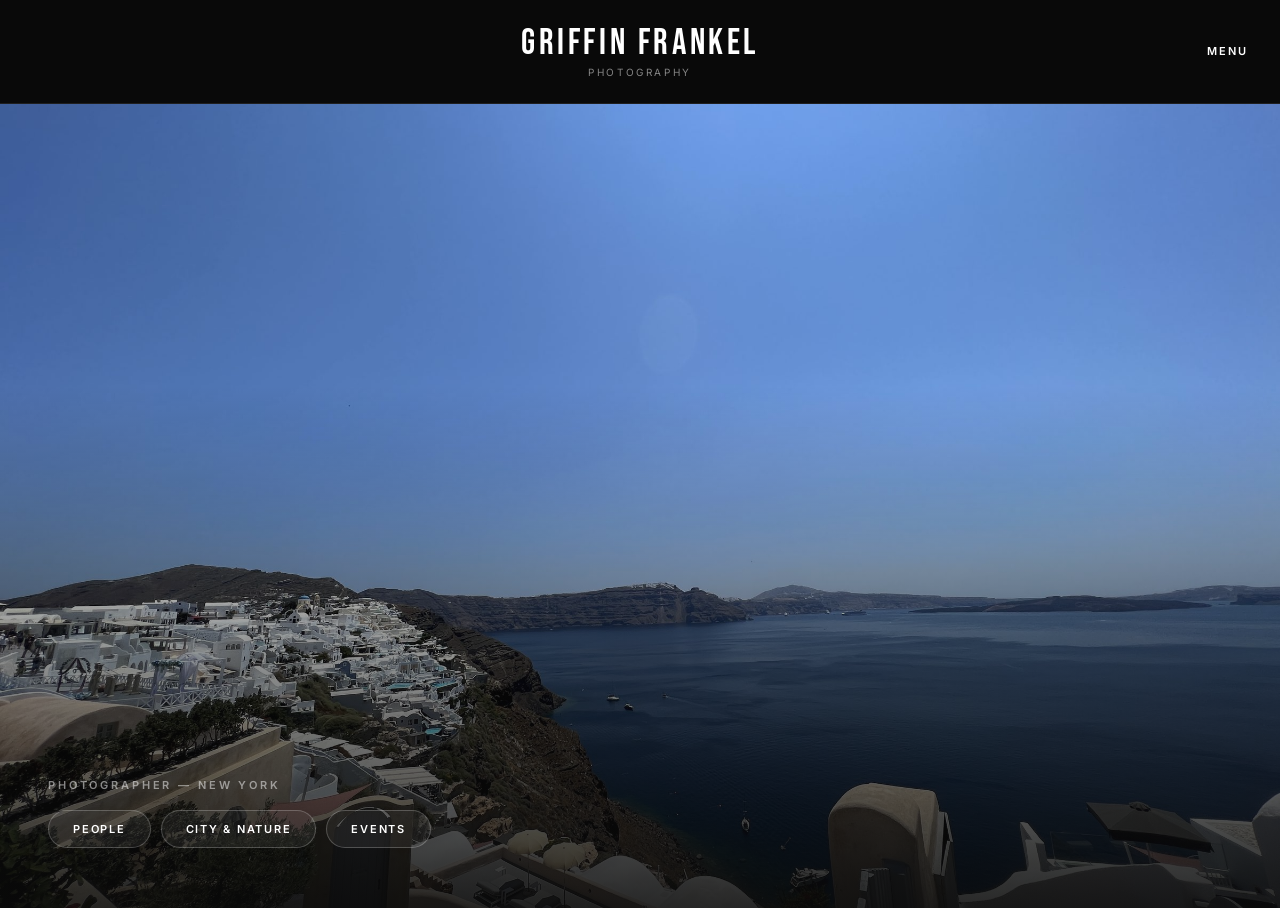
==== index.html @ b8131b64 "Remove homepage tagline; add Lightroom Classic publish plugin The plugin registers as a Lightroom ex" ====
<!doctype html>
<html lang="en">
<head>
  <meta charset="utf-8" />
  <meta name="viewport" content="width=device-width, initial-scale=1" />
  <meta name="theme-color" content="#0a0a0a" />
  <meta name="description" content="Griffin Frankel Photography — People, city &amp; nature, and events." />
  <title>Griffin Frankel Photography</title>

  <link rel="preconnect" href="https://fonts.googleapis.com">
  <link rel="preconnect" href="https://fonts.gstatic.com" crossorigin>
  <link href="https://fonts.googleapis.com/css2?family=Bebas+Neue&family=Inter:wght@300;400;500;600&display=swap" rel="stylesheet">

  <link rel="icon" type="image/svg+xml" href="favicon.svg" />
  <link rel="stylesheet" href="styles.css" />
  <!-- Landing photo is a CSS background; preload so it isn't discovered late -->
  <link rel="preload" as="image" href="images/IMG_1759.jpeg" />
</head>
<body>
  <header class="header">
    <div></div>
    <a class="brand" href="index.html" aria-label="Home">
      <span class="brand__name">Griffin Frankel</span>
      <span class="brand__tag">Photography</span>
    </a>
    <button class="menu-btn" id="menuBtn" aria-label="Open menu">Menu</button>
  </header>

  <nav class="nav-overlay" id="navOverlay" aria-label="Site navigation">
    <button class="nav-overlay__close" id="menuClose" aria-label="Close menu">Close</button>
    <ul class="nav-overlay__links">
      <li><a href="portrait.html">People</a></li>
      <li><a href="city-nature.html">City &amp; Nature</a></li>
      <li><a href="events.html">Events</a></li>
      <li class="nav-overlay__divider" aria-hidden="true"></li>
      <li><a href="contact.html">Contact</a></li>
    </ul>
  </nav>

  <main>
    <section class="landing">
      <div class="landing__content">
        <p class="landing__eyebrow">Photographer — New York</p>
        <nav class="landing__links" aria-label="Galleries">
          <a href="portrait.html">People</a>
          <a href="city-nature.html">City &amp; Nature</a>
          <a href="events.html">Events</a>
        </nav>
      </div>
    </section>
  </main>

  <script src="script.js"></script>
</body>
</html>
---- styles.css ----
:root{
  --bg: #0a0a0a;
  --panel: rgba(255,255,255,0.04);
  --text: #ffffff;
  --muted: rgba(255,255,255,0.5);
  --subtle: rgba(255,255,255,0.09);
  --accent: #ffffff;
  --radius: 10px;
  --shadow: 0 20px 60px rgba(0,0,0,0.7);
  --ease: cubic-bezier(.2,.8,.2,1);
}

*, *::before, *::after{ box-sizing: border-box; }
html, body{ height: 100%; margin: 0; }
html{
  scrollbar-width: thin;
  scrollbar-color: rgba(255,255,255,0.2) var(--bg);
}
body{
  font-family: Inter, system-ui, -apple-system, sans-serif;
  background: var(--bg);
  color: var(--text);
  -webkit-font-smoothing: antialiased;
}

::selection{ background: var(--text); color: var(--bg); }
::-webkit-scrollbar{ width: 10px; }
::-webkit-scrollbar-track{ background: var(--bg); }
::-webkit-scrollbar-thumb{
  background: rgba(255,255,255,0.15);
  border-radius: 999px;
  border: 3px solid var(--bg);
}

button{ touch-action: manipulation; } /* remove 300ms tap delay */

a{ color: inherit; text-decoration: none; }
a:focus-visible, button:focus-visible{
  outline: 2px solid var(--accent);
  outline-offset: 3px;
  border-radius: 2px;
}

@keyframes fade-in{ from{ opacity: 0; } }
@keyframes rise{ from{ opacity: 0; transform: translateY(24px); } }

/* ── HEADER ── */
.header{
  position: sticky;
  top: 0;
  z-index: 20;
  display: grid;
  grid-template-columns: 1fr auto 1fr;
  align-items: center;
  padding: 26px 32px;
  background: rgba(10,10,10,0.72);
  -webkit-backdrop-filter: blur(16px) saturate(1.4);
  backdrop-filter: blur(16px) saturate(1.4);
  border-bottom: 1px solid var(--subtle);
}

.brand{
  display: flex;
  flex-direction: column;
  align-items: center;
  gap: 5px;
  line-height: 1;
}
.brand__name{
  font-family: 'Bebas Neue', sans-serif;
  font-size: clamp(22px, 2.8vw, 36px);
  letter-spacing: 0.1em;
  color: var(--text);
  font-weight: 400;
}
.brand__tag{
  font-size: 10px;
  letter-spacing: 0.26em;
  color: var(--muted);
  text-transform: uppercase;
  font-weight: 400;
}

.menu-btn{
  justify-self: end;
  font-family: Inter, sans-serif;
  font-size: 11px;
  font-weight: 600;
  letter-spacing: 0.18em;
  text-transform: uppercase;
  background: none;
  border: none;
  color: var(--text);
  cursor: pointer;
  padding: 8px 0;
  transition: opacity .2s;
}

/* ── NAV OVERLAY ── */
.nav-overlay{
  position: fixed;
  inset: 0;
  background: rgba(10,10,10,0.88);
  -webkit-backdrop-filter: blur(22px);
  backdrop-filter: blur(22px);
  z-index: 100;
  display: flex;
  flex-direction: column;
  justify-content: center;
  align-items: center;
  opacity: 0;
  visibility: hidden;
  transition: opacity .35s ease, visibility .35s;
}
.nav-overlay.is-open{ opacity: 1; visibility: visible; }

.nav-overlay__close{
  position: absolute;
  top: 28px;
  right: 32px;
  font-family: Inter, sans-serif;
  font-size: 11px;
  font-weight: 600;
  letter-spacing: 0.18em;
  text-transform: uppercase;
  background: none;
  border: none;
  color: var(--text);
  cursor: pointer;
  transition: opacity .2s;
}

.nav-overlay__links{
  list-style: none;
  padding: 0;
  margin: 0;
  text-align: center;
}
.nav-overlay__links li{
  opacity: 0;
  transform: translateY(18px);
  transition: opacity .45s ease, transform .45s var(--ease);
}
.nav-overlay.is-open .nav-overlay__links li{ opacity: 1; transform: none; }
.nav-overlay.is-open .nav-overlay__links li:nth-child(1){ transition-delay: .06s; }
.nav-overlay.is-open .nav-overlay__links li:nth-child(2){ transition-delay: .11s; }
.nav-overlay.is-open .nav-overlay__links li:nth-child(3){ transition-delay: .16s; }
.nav-overlay.is-open .nav-overlay__links li:nth-child(4){ transition-delay: .21s; }
.nav-overlay.is-open .nav-overlay__links li:nth-child(5){ transition-delay: .26s; }

.nav-overlay__links a{
  font-family: 'Bebas Neue', sans-serif;
  font-size: clamp(52px, 9vw, 108px);
  letter-spacing: 0.04em;
  color: var(--text);
  display: block;
  line-height: 1.05;
  padding: 4px 0;
  transition: opacity .2s var(--ease);
}

.nav-overlay__divider{
  width: 32px;
  height: 1px;
  background: var(--subtle);
  margin: 18px auto;
}

/* ── MAIN ── */
main{ width: 100%; }

/* ── LANDING ── */
.landing{
  position: relative;
  height: calc(100vh - 96px);
  background-image: url(images/IMG_1759.jpeg);
  background-size: cover;
  background-position: center;
  display: flex;
  align-items: flex-end;
  overflow: hidden;
}
.landing::after{
  content: "";
  position: absolute;
  inset: 0;
  background: linear-gradient(to top,
    rgba(10,10,10,0.88) 0%,
    rgba(10,10,10,0.35) 38%,
    rgba(10,10,10,0) 65%);
}
.landing__content{
  position: relative;
  z-index: 1;
  padding: 0 48px 60px;
  animation: rise .9s var(--ease) both;
}
.landing__eyebrow{
  margin: 0 0 18px;
  font-size: 11px;
  font-weight: 600;
  letter-spacing: 0.26em;
  text-transform: uppercase;
  color: var(--muted);
}
.landing__links{
  display: flex;
  flex-wrap: wrap;
  gap: 10px;
}
.landing__links a{
  padding: 11px 24px;
  border: 1px solid rgba(255,255,255,0.22);
  border-radius: 999px;
  background: rgba(255,255,255,0.06);
  -webkit-backdrop-filter: blur(10px);
  backdrop-filter: blur(10px);
  font-size: 11px;
  font-weight: 600;
  letter-spacing: 0.16em;
  text-transform: uppercase;
  transition: background .25s var(--ease), border-color .25s, color .25s;
}

/* ── PAGE HEAD (gallery pages) ── */
.page-head{
  text-align: center;
  padding: 48px 20px 16px;
  animation: rise .7s var(--ease) both;
}
.page-head h1{
  margin: 0;
  font-family: 'Bebas Neue', sans-serif;
  font-size: clamp(40px, 6vw, 72px);
  font-weight: 400;
  letter-spacing: 0.05em;
  line-height: 1;
}

/* ── GALLERY GRID ── */
.grid{
  position: relative;
  width: 100%;
}

.card{
  position: absolute;
  overflow: hidden;
  padding: 0;
  background: #141414;
  cursor: zoom-in;
  border: none;
  border-radius: var(--radius);
}
.card img{
  width: 100%;
  height: 100%;
  object-fit: cover;
  display: block;
  opacity: 0;
  transition: opacity .6s ease, transform .8s var(--ease), filter .8s var(--ease);
}
.card img.is-loaded{ opacity: 1; }

/* ── ABOUT / CONTACT ── */
.about{
  max-width: 640px;
  margin: 0 auto;
  padding: 72px 24px 40px;
  text-align: center;
  animation: rise .7s var(--ease) both;
}
.about h1{
  font-family: 'Bebas Neue', sans-serif;
  font-size: clamp(44px, 6vw, 72px);
  letter-spacing: 0.05em;
  margin: 0 0 20px;
  font-weight: 400;
  line-height: 1;
}
.about p{
  color: var(--muted);
  line-height: 1.8;
  margin: 0 0 18px;
  font-size: 15px;
}
.about__meta{
  font-size: 11px;
  font-weight: 600;
  letter-spacing: 0.18em;
  text-transform: uppercase;
  color: var(--text);
}

.contact{
  max-width: 980px;
  margin: 0 auto;
  padding: 16px 24px 80px;
  display: grid;
  grid-template-columns: repeat(3, 1fr);
  gap: 14px;
}
.contact__item{
  border: 1px solid var(--subtle);
  background: var(--panel);
  border-radius: var(--radius);
  padding: 26px 24px;
  transition: background .25s var(--ease), border-color .25s var(--ease), transform .25s var(--ease);
}
.contact__label{
  display: block;
  font-size: 10px;
  letter-spacing: 0.2em;
  text-transform: uppercase;
  color: var(--muted);
  margin-bottom: 10px;
}
.contact__value{
  font-size: 13px;
  font-weight: 500;
}

/* ── FOOTER ── */
.footer{
  padding: 28px 32px;
  border-top: 1px solid var(--subtle);
  color: var(--muted);
  font-size: 10px;
  letter-spacing: 0.16em;
  text-transform: uppercase;
  text-align: center;
}

/* ── LIGHTBOX ── */
.lightbox{
  position: fixed;
  inset: 0;
  background: rgba(8,8,8,0.92);
  -webkit-backdrop-filter: blur(18px);
  backdrop-filter: blur(18px);
  display: none;
  z-index: 50;
  padding: 18px;
}
.lightbox.is-open{
  display: grid;
  grid-template-columns: auto 1fr auto;
  align-items: center;
  gap: 12px;
  animation: fade-in .3s ease both;
}
.lightbox__figure{
  margin: 0;
  display: grid;
  gap: 10px;
  justify-items: center;
}
.lightbox img{
  max-width: min(980px, 92vw);
  max-height: 78vh;
  width: auto;
  height: auto;
  border-radius: 6px;
  box-shadow: var(--shadow);
}
.lightbox figcaption{
  color: var(--muted);
  font-size: 11px;
  letter-spacing: 0.14em;
  text-transform: uppercase;
  text-align: center;
}
.lightbox__close,
.lightbox__nav{
  width: 44px;
  height: 44px;
  border: 1px solid rgba(255,255,255,0.16);
  border-radius: 999px;
  background: rgba(255,255,255,0.05);
  color: rgba(255,255,255,0.85);
  cursor: pointer;
  display: grid;
  place-items: center;
  transition: background .2s var(--ease), border-color .2s var(--ease);
}
.lightbox__close{
  position: absolute;
  top: 20px;
  right: 24px;
  font-size: 16px;
}
.lightbox__nav{
  font-size: 24px;
  line-height: 1;
}

/* ── HOVER — only apply on pointer devices to avoid stuck states on touch ── */
@media (hover: hover){
  .menu-btn:hover{ opacity: 0.5; }
  .nav-overlay__close:hover{ opacity: 0.5; }
  .nav-overlay__links a:hover{ opacity: 0.4; }
  .card:hover img{ transform: scale(1.04); filter: brightness(1.06); }
  .landing__links a:hover{
    background: var(--text);
    border-color: var(--text);
    color: var(--bg);
  }
  .contact__item:hover{
    background: rgba(255,255,255,0.07);
    border-color: rgba(255,255,255,0.2);
    transform: translateY(-3px);
  }
  .lightbox__close:hover,
  .lightbox__nav:hover{
    background: rgba(255,255,255,0.14);
    border-color: rgba(255,255,255,0.3);
  }
}
@media (hover: none){
  .card img{ transition: opacity .6s ease; }
}

/* ── RESPONSIVE ── */
@media (max-width: 768px){
  .header{ padding: 18px 20px; }
  .nav-overlay__close{ top: 20px; right: 20px; }
  .nav-overlay__links a{ font-size: clamp(40px, 11vw, 72px); }
  .landing{ height: calc(100svh - 69px); }
  .landing__content{ padding: 0 20px 44px; }
  .page-head{ padding: 36px 16px 10px; }
  .about{ padding: 52px 20px 28px; }
  .contact{ grid-template-columns: 1fr; padding: 8px 16px 56px; }

  /* Lightbox: float nav buttons over image so it fills the screen */
  .lightbox{ padding: 0; }
  .lightbox.is-open{
    display: flex;
    justify-content: center;
    align-items: center;
  }
  .lightbox img{ max-width: 100vw; max-height: 90svh; border-radius: 0; }
  .lightbox__nav{
    position: absolute;
    top: 50%;
    transform: translateY(-50%);
    background: rgba(0,0,0,0.45);
    border-color: transparent;
  }
  .lightbox__nav--prev{ left: 10px; }
  .lightbox__nav--next{ right: 10px; }
}

/* ── REDUCED MOTION ── */
@media (prefers-reduced-motion: reduce){
  *, *::before, *::after{
    animation-duration: 0.01ms !important;
    transition-duration: 0.01ms !important;
  }
}
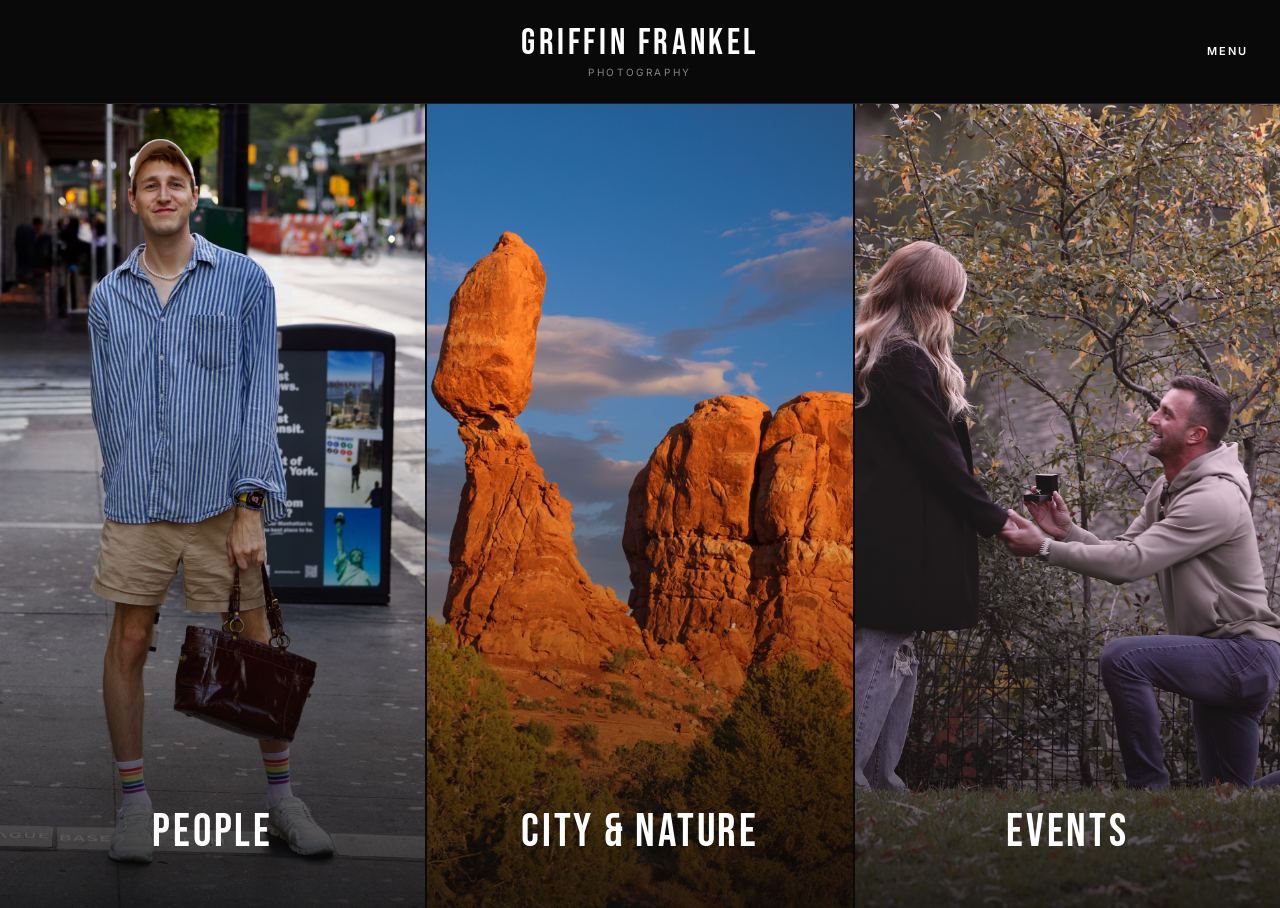
==== commit 6a701275: "Redesign homepage as three-panel gallery split Replace the single full-screen landing photo with thr" ====
--- a/index.html
+++ b/index.html
@@ -12,11 +12,20 @@
   <link href="https://fonts.googleapis.com/css2?family=Bebas+Neue&family=Inter:wght@300;400;500;600&display=swap" rel="stylesheet">
 
   <link rel="icon" type="image/svg+xml" href="favicon.svg" />
-  <link rel="stylesheet" href="styles.css" />
-  <!-- Landing photo is a CSS background; preload so it isn't discovered late -->
-  <link rel="preload" as="image" href="images/IMG_1759.jpeg" />
+  <link rel="stylesheet" href="styles.css?v=6" />
+  <!-- Skip the intro splash if it's already played this session (runs before paint) -->
+  <script>
+    try { if (sessionStorage.getItem('introSeen')) document.documentElement.classList.add('intro-seen'); } catch (e) {}
+  </script>
 </head>
 <body>
+  <div class="intro" id="intro" aria-hidden="true">
+    <h1 class="intro__title">
+      <span>Griffin Frankel</span>
+      <span class="intro__sub">Photography</span>
+    </h1>
+  </div>
+
   <header class="header">
     <div></div>
     <a class="brand" href="index.html" aria-label="Home">
@@ -38,18 +47,36 @@
   </nav>
 
   <main>
-    <section class="landing">
-      <div class="landing__content">
-        <p class="landing__eyebrow">Photographer — New York</p>
-        <nav class="landing__links" aria-label="Galleries">
-          <a href="portrait.html">People</a>
-          <a href="city-nature.html">City &amp; Nature</a>
-          <a href="events.html">Events</a>
-        </nav>
-      </div>
+    <section class="panels" aria-label="Galleries">
+      <a class="panel" href="portrait.html">
+        <img class="panel__img" src="images/2T7A1190.jpg" alt="" fetchpriority="high" />
+        <span class="panel__label">People</span>
+      </a>
+      <a class="panel" href="city-nature.html">
+        <img class="panel__img" src="images/2T7A2553.jpg" alt="" fetchpriority="high" />
+        <span class="panel__label">City &amp; Nature</span>
+      </a>
+      <a class="panel" href="events.html">
+        <img class="panel__img" src="images/2T7A1469.jpeg" alt="" fetchpriority="high" />
+        <span class="panel__label">Events</span>
+      </a>
     </section>
   </main>
 
-  <script src="script.js"></script>
+  <script src="script.js?v=5"></script>
+  <script>
+    // Remove the splash from the DOM after it fades, and mark it seen for this session
+    (function () {
+      var intro = document.getElementById('intro');
+      if (!intro) return;
+      if (document.documentElement.classList.contains('intro-seen')) { intro.remove(); return; }
+      try { sessionStorage.setItem('introSeen', '1'); } catch (e) {}
+      intro.addEventListener('animationend', function (e) {
+        if (e.animationName === 'introFade') intro.remove();
+      });
+      // Fallback in case the animationend event doesn't fire
+      setTimeout(function () { if (intro.parentNode) intro.remove(); }, 3000);
+    })();
+  </script>
 </body>
 </html>
--- a/styles.css
+++ b/styles.css
@@ -12,6 +12,53 @@
 
 *, *::before, *::after{ box-sizing: border-box; }
 html, body{ height: 100%; margin: 0; }
+
+/* ── INTRO SPLASH ── */
+.intro{
+  position: fixed;
+  inset: 0;
+  z-index: 200;
+  background: var(--bg);
+  display: flex;
+  align-items: center;
+  justify-content: center;
+  padding: 24px;
+  text-align: center;
+  animation: introFade .8s var(--ease) 1.4s forwards;
+}
+.intro__title{
+  font-family: 'Bebas Neue', sans-serif;
+  font-weight: 400;
+  letter-spacing: 0.12em;
+  line-height: 1.05;
+  font-size: clamp(34px, 7vw, 84px);
+  margin: 0;
+  opacity: 0;
+  transform: translateY(14px);
+  animation: introRise 1s var(--ease) .15s forwards;
+}
+.intro__title span{ display: block; }
+.intro__title .intro__sub{
+  font-family: Inter, sans-serif;
+  font-size: clamp(11px, 1.4vw, 15px);
+  letter-spacing: 0.34em;
+  text-transform: uppercase;
+  color: var(--muted);
+  margin-top: 16px;
+}
+@keyframes introRise{
+  to{ opacity: 1; transform: none; }
+}
+@keyframes introFade{
+  to{ opacity: 0; visibility: hidden; }
+}
+/* Skip the splash when already seen this session */
+html.intro-seen .intro{ display: none; }
+@media (prefers-reduced-motion: reduce){
+  .intro{ animation-delay: 1s; }
+  .intro__title{ animation: none; opacity: 1; transform: none; }
+}
+
 html{
   scrollbar-width: thin;
   scrollbar-color: rgba(255,255,255,0.2) var(--bg);
@@ -169,57 +216,50 @@
 /* ── MAIN ── */
 main{ width: 100%; }
 
-/* ── LANDING ── */
-.landing{
+/* ── PANELS (homepage) ── */
+.panels{
+  display: grid;
+  grid-template-columns: repeat(3, 1fr);
+  gap: 2px;
+  height: calc(100vh - 96px);
+  background: var(--bg);
+}
+.panel{
   position: relative;
-  height: calc(100vh - 96px);
-  background-image: url(images/IMG_1759.jpeg);
-  background-size: cover;
-  background-position: center;
   display: flex;
   align-items: flex-end;
+  justify-content: center;
   overflow: hidden;
-}
-.landing::after{
+  animation: rise .9s var(--ease) both;
+}
+.panel:nth-child(2){ animation-delay: .1s; }
+.panel:nth-child(3){ animation-delay: .2s; }
+.panel__img{
+  position: absolute;
+  inset: 0;
+  width: 100%;
+  height: 100%;
+  object-fit: cover;
+  transition: transform 1.2s var(--ease), filter .6s var(--ease);
+}
+.panel::after{
   content: "";
   position: absolute;
   inset: 0;
   background: linear-gradient(to top,
-    rgba(10,10,10,0.88) 0%,
-    rgba(10,10,10,0.35) 38%,
+    rgba(10,10,10,0.8) 0%,
+    rgba(10,10,10,0.2) 40%,
     rgba(10,10,10,0) 65%);
 }
-.landing__content{
+.panel__label{
   position: relative;
   z-index: 1;
-  padding: 0 48px 60px;
-  animation: rise .9s var(--ease) both;
-}
-.landing__eyebrow{
-  margin: 0 0 18px;
-  font-size: 11px;
-  font-weight: 600;
-  letter-spacing: 0.26em;
-  text-transform: uppercase;
-  color: var(--muted);
-}
-.landing__links{
-  display: flex;
-  flex-wrap: wrap;
-  gap: 10px;
-}
-.landing__links a{
-  padding: 11px 24px;
-  border: 1px solid rgba(255,255,255,0.22);
-  border-radius: 999px;
-  background: rgba(255,255,255,0.06);
-  -webkit-backdrop-filter: blur(10px);
-  backdrop-filter: blur(10px);
-  font-size: 11px;
-  font-weight: 600;
-  letter-spacing: 0.16em;
-  text-transform: uppercase;
-  transition: background .25s var(--ease), border-color .25s, color .25s;
+  padding: 0 16px 52px;
+  font-family: 'Bebas Neue', sans-serif;
+  font-size: clamp(32px, 3.6vw, 56px);
+  letter-spacing: 0.06em;
+  line-height: 1;
+  text-align: center;
 }
 
 /* ── PAGE HEAD (gallery pages) ── */
@@ -237,6 +277,31 @@
   line-height: 1;
 }
 
+/* ── IMAGE PROTECTION ── */
+/* Deters casual saving: no drag ghost, no long-press save sheet on iOS,
+   and a transparent shield over photos so the context menu and taps
+   never target the <img> itself */
+.card img,
+.lightbox img,
+.about__photo img{
+  -webkit-user-drag: none;
+  -webkit-user-select: none;
+  user-select: none;
+  -webkit-touch-callout: none;
+}
+.card::after,
+.about__photo::after{
+  content: "";
+  position: absolute;
+  inset: 0;
+}
+.lightbox__figure{ position: relative; }
+.lightbox__figure::after{
+  content: "";
+  position: absolute;
+  inset: 0;
+}
+
 /* ── GALLERY GRID ── */
 .grid{
   position: relative;
@@ -290,6 +355,27 @@
   letter-spacing: 0.18em;
   text-transform: uppercase;
   color: var(--text);
+}
+
+.about--split{
+  max-width: 980px;
+  display: grid;
+  grid-template-columns: 1.05fr 0.95fr;
+  gap: 56px;
+  align-items: center;
+  text-align: left;
+  padding: 64px 24px 40px;
+}
+.about__photo{
+  margin: 0;
+  position: relative;
+}
+.about__photo img{
+  width: 100%;
+  height: auto;
+  display: block;
+  border-radius: var(--radius);
+  box-shadow: var(--shadow);
 }
 
 .contact{
@@ -400,11 +486,8 @@
   .nav-overlay__close:hover{ opacity: 0.5; }
   .nav-overlay__links a:hover{ opacity: 0.4; }
   .card:hover img{ transform: scale(1.04); filter: brightness(1.06); }
-  .landing__links a:hover{
-    background: var(--text);
-    border-color: var(--text);
-    color: var(--bg);
-  }
+  .panels:hover .panel__img{ filter: brightness(0.6); }
+  .panels .panel:hover .panel__img{ transform: scale(1.04); filter: brightness(1.05); }
   .contact__item:hover{
     background: rgba(255,255,255,0.07);
     border-color: rgba(255,255,255,0.2);
@@ -425,10 +508,23 @@
   .header{ padding: 18px 20px; }
   .nav-overlay__close{ top: 20px; right: 20px; }
   .nav-overlay__links a{ font-size: clamp(40px, 11vw, 72px); }
-  .landing{ height: calc(100svh - 69px); }
-  .landing__content{ padding: 0 20px 44px; }
+  .panels{
+    grid-template-columns: 1fr;
+    grid-template-rows: repeat(3, 1fr);
+    height: calc(100svh - 69px);
+  }
+  .panel{ align-items: center; }
+  .panel:first-child .panel__img{ object-position: center 15%; }
+  .panel::after{ background: rgba(10,10,10,0.35); }
+  .panel__label{ padding: 0 16px; font-size: clamp(34px, 10vw, 48px); }
   .page-head{ padding: 36px 16px 10px; }
   .about{ padding: 52px 20px 28px; }
+  .about--split{
+    grid-template-columns: 1fr;
+    gap: 32px;
+    text-align: center;
+    padding: 48px 20px 28px;
+  }
   .contact{ grid-template-columns: 1fr; padding: 8px 16px 56px; }
 
   /* Lightbox: float nav buttons over image so it fills the screen */
